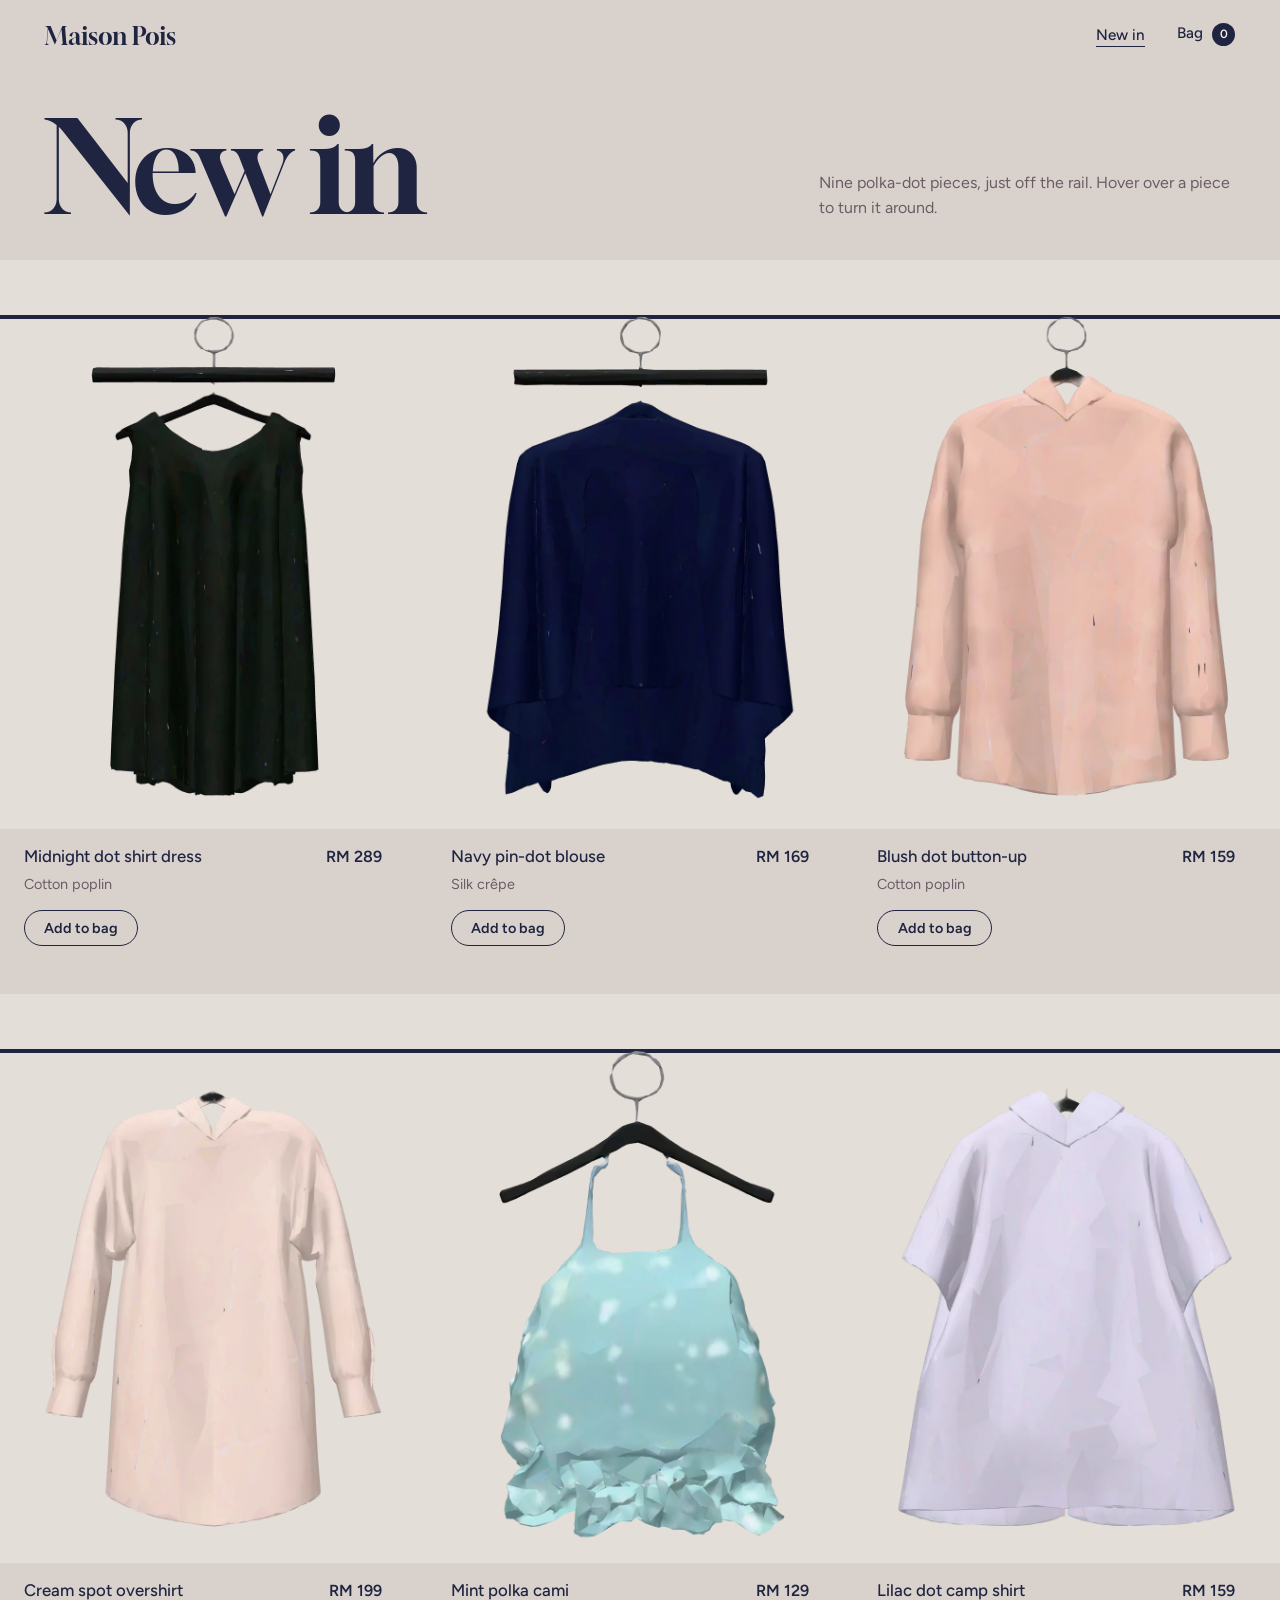
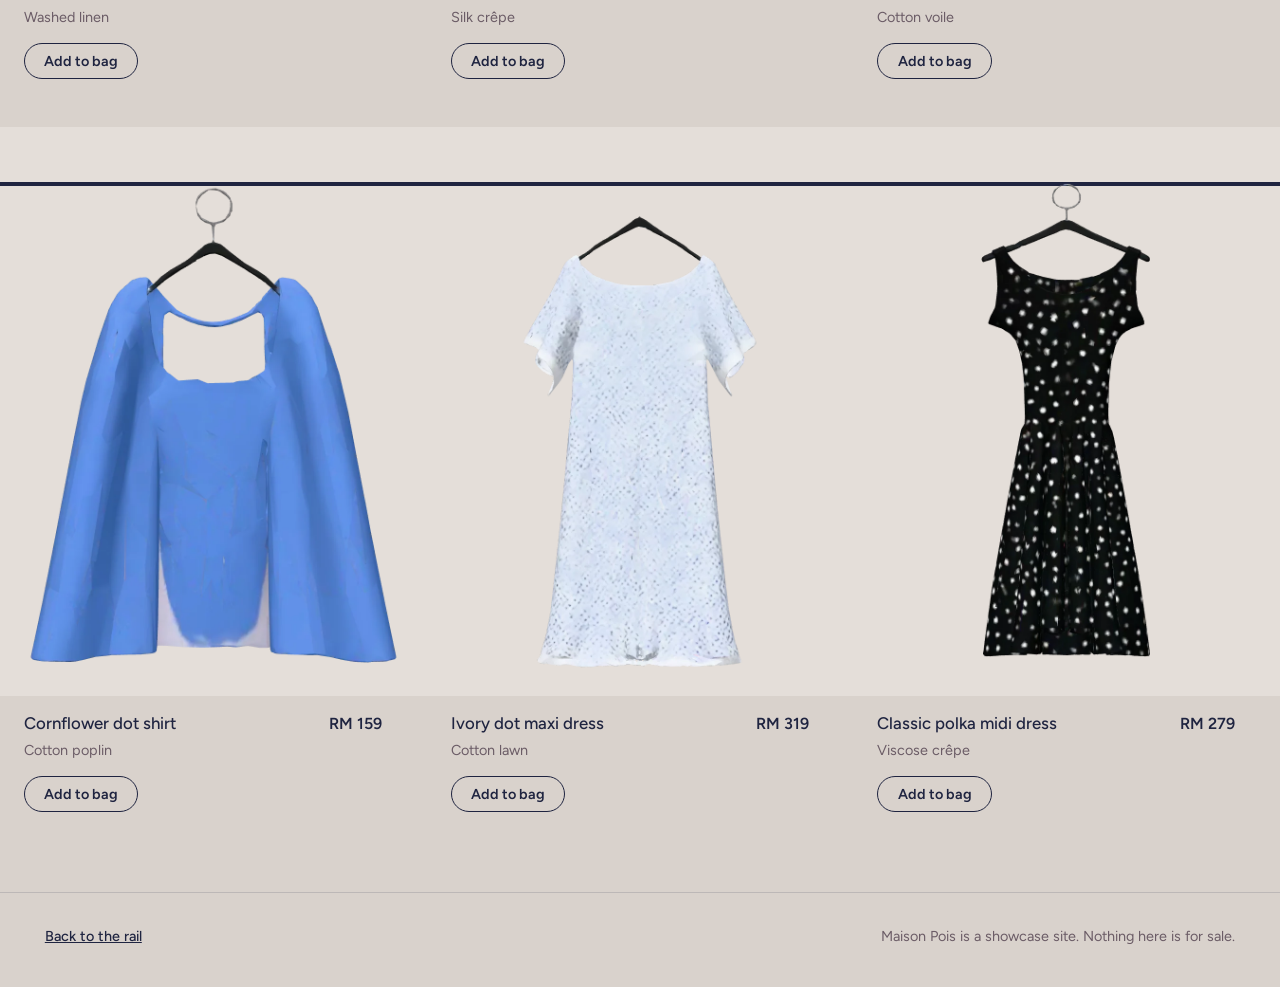
==== new-in.html @ 7cbc3910 "Add New In page with 3D turn on hover and shared bag counter Co-Authored-By: Claude Opus 5.5 <norepl" ====
<!DOCTYPE html>
<html lang="en">
<head>
  <meta charset="utf-8">
  <meta name="viewport" content="width=device-width, initial-scale=1">
  <title>New in — Maison Pois</title>
  <meta name="description" content="New polka-dot dresses, shirts and tops from Maison Pois.">
  <link rel="preconnect" href="https://fonts.googleapis.com">
  <link rel="preconnect" href="https://fonts.gstatic.com" crossorigin>
  <link href="https://fonts.googleapis.com/css2?family=Gloock&family=Figtree:wght@400;500;600&display=swap" rel="stylesheet">
  <link rel="icon" href="data:image/svg+xml,%3Csvg xmlns=%22http://www.w3.org/2000/svg%22 viewBox=%220 0 16 16%22%3E%3Ccircle cx=%228%22 cy=%228%22 r=%227%22 fill=%22%23B3262E%22/%3E%3C/svg%3E">
  <link rel="stylesheet" href="css/style.css">
  <script type="importmap">
    {
      "imports": {
        "three": "./vendor/three/build/three.module.js",
        "three/addons/": "./vendor/three/examples/jsm/"
      }
    }
  </script>
</head>
<body class="page-new-in">
  <header class="nav nav-static">
    <a class="brand" href="index.html">Maison Pois</a>
    <nav aria-label="Main">
      <ul class="nav-links">
        <li><a href="new-in.html" aria-current="page">New in</a></li>
      </ul>
    </nav>
    <a class="bag" href="#" aria-label="Bag, 0 items">Bag <span class="bag-count">0</span></a>
  </header>

  <main class="new-in">
    <div class="new-in-head">
      <h1>New in</h1>
      <p>Nine polka-dot pieces, just off the rail. <span class="hint-pointer">Hover over a piece to turn it around.</span><span class="hint-touch">Tap a piece to turn it around.</span></p>
    </div>

    <ul class="products" id="products" aria-label="New in products"></ul>
    <p class="visually-hidden" id="bag-status" role="status"></p>
  </main>

  <footer class="foot">
    <a href="index.html">Back to the rail</a>
    <p>Maison Pois is a showcase site. Nothing here is for sale.</p>
  </footer>

  <script type="module" src="js/new-in.js"></script>
</body>
</html>
---- css/style.css ----
/* Maison Pois — hero
   Palette
   --blush   #D9D2CC  wall colour, the page ground
   --chalk   #FBF3F0  oversized headline sitting behind the rack
   --ink     #1F2440  text and outlines
   --cherry  #B3262E  call to action and the dot motif
   --dusk    #6B5C66  secondary text
*/
:root {
  --blush: #D9D2CC;
  --chalk: #FBF3F0;
  --ink: #1F2440;
  --cherry: #B3262E;
  --dusk: #6B5C66;
  --display: "Gloock", "Times New Roman", serif;
  --body: "Figtree", system-ui, sans-serif;
  --pad: clamp(1.25rem, 3.5vw, 3rem);
}

*, *::before, *::after { box-sizing: border-box; }
html, body { margin: 0; }
body {
  background: var(--blush);
  color: var(--ink);
  font: 400 1rem/1.55 var(--body);
  -webkit-font-smoothing: antialiased;
}
a { color: inherit; }
:focus-visible { outline: 2px solid var(--cherry); outline-offset: 4px; border-radius: 2px; }

/* Navigation */
.nav {
  position: absolute; inset: 0 0 auto 0; z-index: 5;
  display: flex; align-items: center; gap: 2rem;
  padding: 1.4rem var(--pad);
}
.brand {
  font: 400 1.5rem/1 var(--display);
  text-decoration: none;
  margin-right: auto;
}
.nav-links { display: flex; gap: 1.75rem; list-style: none; margin: 0; padding: 0; }
.nav-links a, .bag {
  font-size: .95rem; font-weight: 500; text-decoration: none;
  padding-bottom: 2px; border-bottom: 1px solid transparent;
}
.nav-links a:hover, .bag:hover { border-color: currentColor; }
.bag-count {
  display: inline-grid; place-items: center;
  width: 1.45rem; height: 1.45rem; margin-left: .3rem;
  border-radius: 50%; background: var(--ink); color: var(--chalk);
  font-size: .75rem; font-weight: 600;
}

/* Hero */
.hero {
  position: relative;
  min-height: 100svh;
  overflow: hidden;
  display: grid;
  grid-template-columns: 1fr auto;
  grid-template-rows: 1fr auto;
  padding: 6rem var(--pad) 2rem;
}

/* The headline sits behind the rack, set so large it reads as the wall. */
.hero-title {
  position: absolute; inset: 0;
  display: flex; flex-direction: column; justify-content: center;
  margin: 0; padding: 0 var(--pad);
  font: 400 clamp(5rem, 17vw, 17.5rem)/.82 var(--display);
  letter-spacing: -.035em;
  color: var(--chalk);
  pointer-events: none;
  user-select: none;
}
.hero-title .line-2 { align-self: flex-end; }

.stage {
  position: absolute; inset: 4.5rem 0 0 0;
  z-index: 2;
}
#rack {
  display: block; width: 100%; height: 100%;
  touch-action: pan-y;
  opacity: 0;
  transition: opacity .9s ease;
}
#rack.is-ready { opacity: 1; }
.stage-status {
  position: absolute; left: 50%; top: 50%; translate: -50% -50%;
  margin: 0; color: var(--dusk); font-size: .95rem;
}
.stage-status:empty { display: none; }

.hero-copy {
  position: relative; z-index: 3;
  grid-row: 2; grid-column: 1;
  max-width: 24rem;
}
.hero-copy p { margin: 0 0 1.25rem; font-size: 1.05rem; color: var(--ink); }
.cta {
  display: inline-block;
  padding: .85rem 1.6rem;
  background: var(--cherry); color: var(--chalk);
  border-radius: 999px;
  font-weight: 600; text-decoration: none;
  transition: background-color .2s ease;
}
.cta:hover { background: var(--ink); }

.hint {
  position: relative; z-index: 3;
  grid-row: 2; grid-column: 2; align-self: end;
  display: flex; align-items: center; gap: .6rem;
  margin: 0; font-size: .9rem; color: var(--dusk);
  transition: opacity .6s ease;
}
.hint.is-done { opacity: 0; }
.hint-dot {
  width: .6rem; height: .6rem; border-radius: 50%;
  background: var(--cherry);
  animation: nudge 1.6s ease-in-out infinite;
}
@keyframes nudge { 50% { transform: translateX(.5rem); } }
.hint-touch { display: none; }
@media (hover: none) {
  .hint-pointer { display: none; }
  .hint-touch { display: inline; }
}

/* Small screens: headline above, rack in the middle, copy below. */
@media (max-width: 720px) {
  .hero {
    grid-template-columns: 1fr;
    grid-template-rows: auto 1fr auto auto;
    padding-top: 5rem;
  }
  .hero-title {
    font-size: clamp(3.6rem, 19vw, 6rem);
    justify-content: flex-start;
    padding-top: 5.5rem;
    color: var(--ink);   /* not behind the rack here, so it needs full contrast */
  }
  .stage { inset: 10rem 0 9rem 0; }
  .hero-copy { grid-row: 3; }
  .hint { grid-row: 4; grid-column: 1; margin-top: 1rem; }
}

@media (prefers-reduced-motion: reduce) {
  .hint-dot { animation: none; }
  #rack { transition: none; }
}

/* ------------------------------------------------------------------------
   Shared bits added with the New In page
*/
.visually-hidden {
  position: absolute; width: 1px; height: 1px; overflow: hidden;
  clip-path: inset(50%); white-space: nowrap;
}
.nav-links a[aria-current="page"] { border-color: currentColor; }
.bag-count.is-bumped { animation: bump .45s ease; }
@keyframes bump { 40% { transform: scale(1.35); background: var(--cherry); } }

/* ------------------------------------------------------------------------
   New In page
   Each row of products shares one continuous rail: the tiles touch, and a
   dark bar runs through all of them at the height of the hanger hooks.
*/
.nav-static { position: relative; }

.new-in { padding: 1rem 0 5rem; }
.new-in-head {
  display: flex; flex-wrap: wrap; align-items: flex-end; justify-content: space-between;
  gap: 1rem 3rem;
  padding: 1.5rem var(--pad) 2.5rem;
}
.new-in-head h1 {
  margin: 0;
  font: 400 clamp(3.5rem, 10vw, 9rem)/.85 var(--display);
  letter-spacing: -.03em;
}
.new-in-head p { margin: 0; max-width: 26rem; color: var(--dusk); }

.products {
  list-style: none; margin: 0; padding: 0;
  display: grid;
  grid-template-columns: repeat(3, 1fr);
  row-gap: 3rem;
}
.product { display: flex; flex-direction: column; }

.product-media {
  position: relative;
  aspect-ratio: 3 / 4;
  background: #E4DED9;
  overflow: hidden;
  cursor: grab;
}
.product-media::before {         /* the rail */
  content: ""; position: absolute; left: 0; right: 0; top: 10%;
  height: 4px; translate: 0 -50%;
  background: var(--ink);
}
.product-media img,
.product-3d {
  position: absolute; inset: 0;
  width: 100%; height: 100%;
  transition: opacity .25s ease;
}
.product-media img { object-fit: contain; }
.product-3d { opacity: 0; display: block; }
.product.is-3d .product-3d { opacity: 1; }
.product.is-3d img { opacity: 0; }

.product-info {
  display: grid;
  grid-template-columns: 1fr auto;
  grid-template-areas: "name price" "meta meta" "add add";
  gap: .15rem 1rem;
  padding: 1rem var(--pad) 0 clamp(1rem, 2vw, 1.5rem);
}
.product-name { grid-area: name; margin: 0; font: 500 1.05rem/1.35 var(--body); }
.product-price { grid-area: price; margin: 0; font-weight: 600; }
.product-meta { grid-area: meta; margin: 0; font-size: .9rem; color: var(--dusk); }
.add {
  grid-area: add; justify-self: start;
  margin-top: .8rem;
  padding: .6rem 1.2rem;
  font: 600 .9rem/1 var(--body);
  color: var(--ink); background: transparent;
  border: 1.5px solid var(--ink); border-radius: 999px;
  cursor: pointer;
  transition: background-color .2s ease, color .2s ease, border-color .2s ease;
}
.add:hover { background: var(--ink); color: var(--chalk); }
.add.is-added { background: var(--cherry); border-color: var(--cherry); color: var(--chalk); }

.foot {
  display: flex; flex-wrap: wrap; justify-content: space-between; gap: 1rem;
  padding: 2rem var(--pad) 2.5rem;
  border-top: 1px solid rgba(31, 36, 64, .15);
  font-size: .9rem; color: var(--dusk);
}
.foot p { margin: 0; }
.foot a { color: var(--ink); font-weight: 500; }

@media (max-width: 900px) {
  .products { grid-template-columns: repeat(2, 1fr); }
}
@media (max-width: 720px) {
  .new-in-head { padding-bottom: 1.75rem; }
  .product-info { padding: .8rem 1rem 0; grid-template-areas: "name name" "meta price" "add add"; }
}
@media (prefers-reduced-motion: reduce) {
  .bag-count.is-bumped { animation: none; }
}
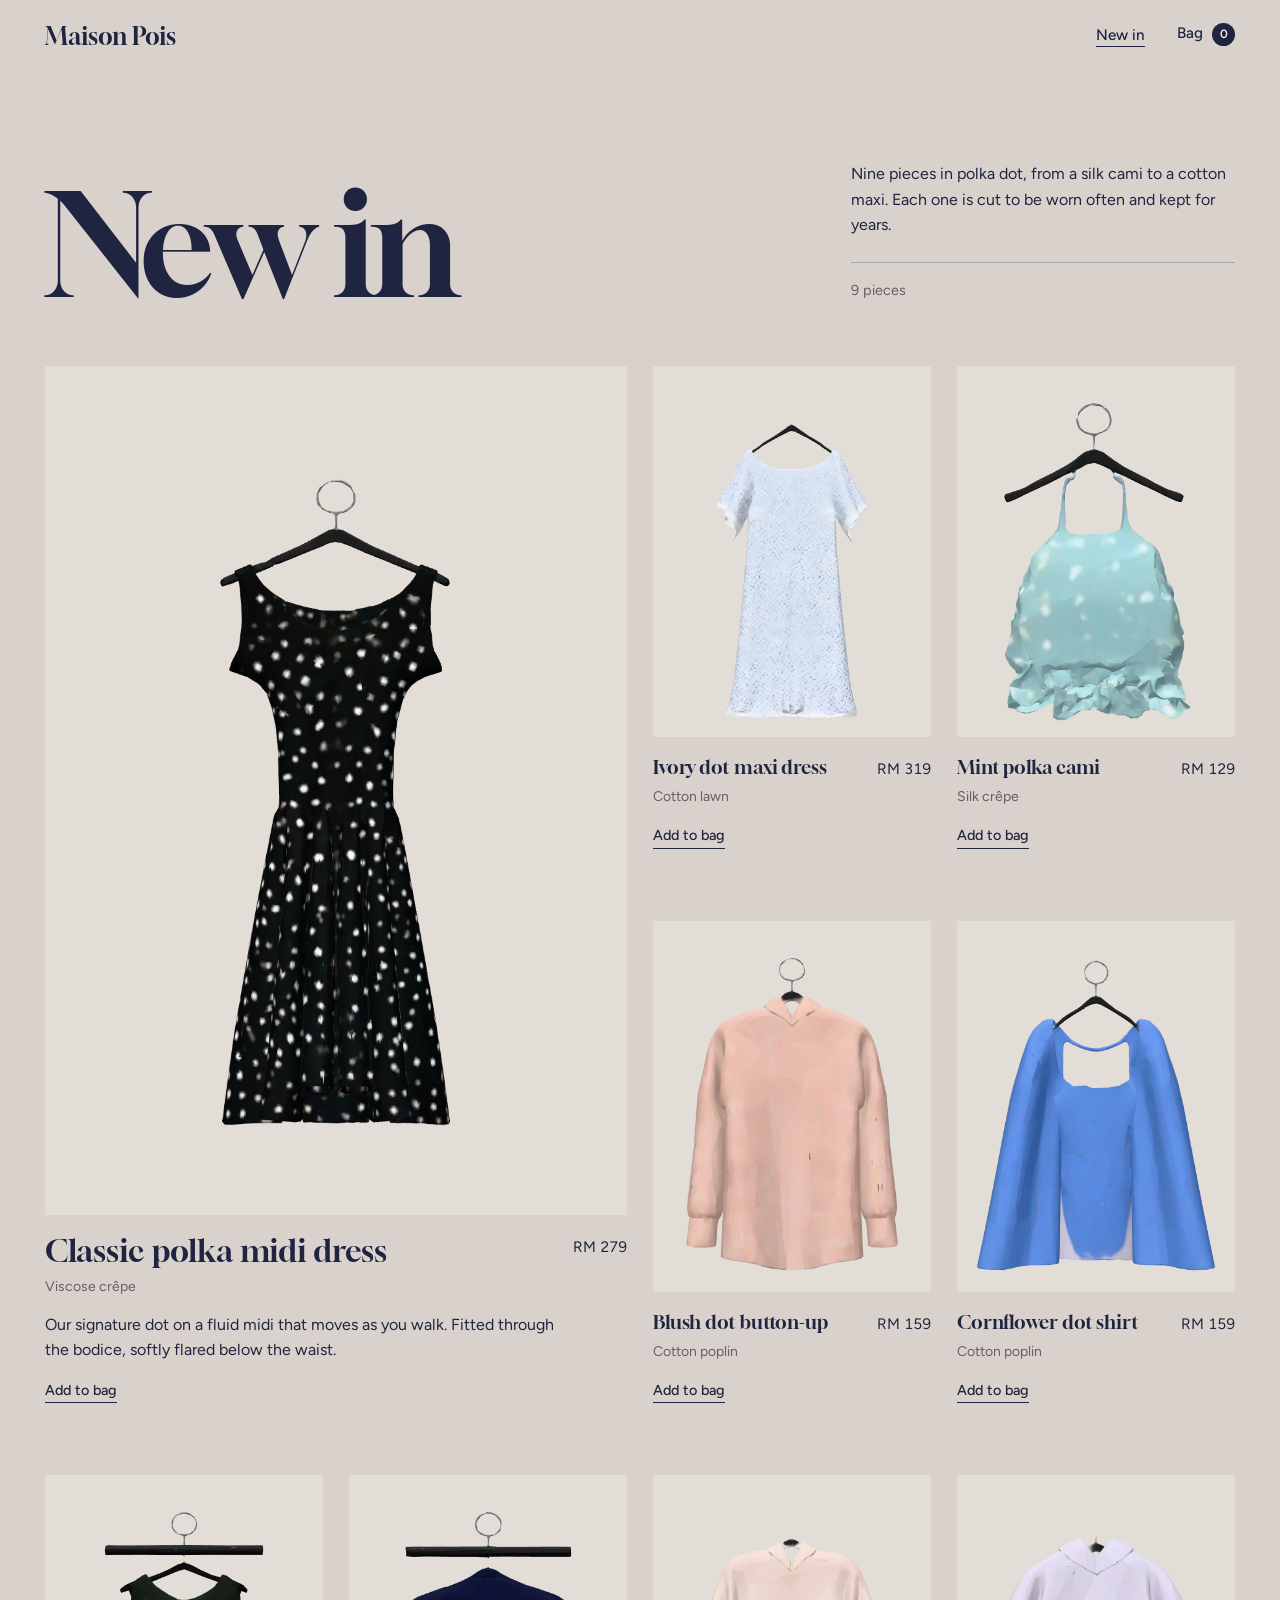
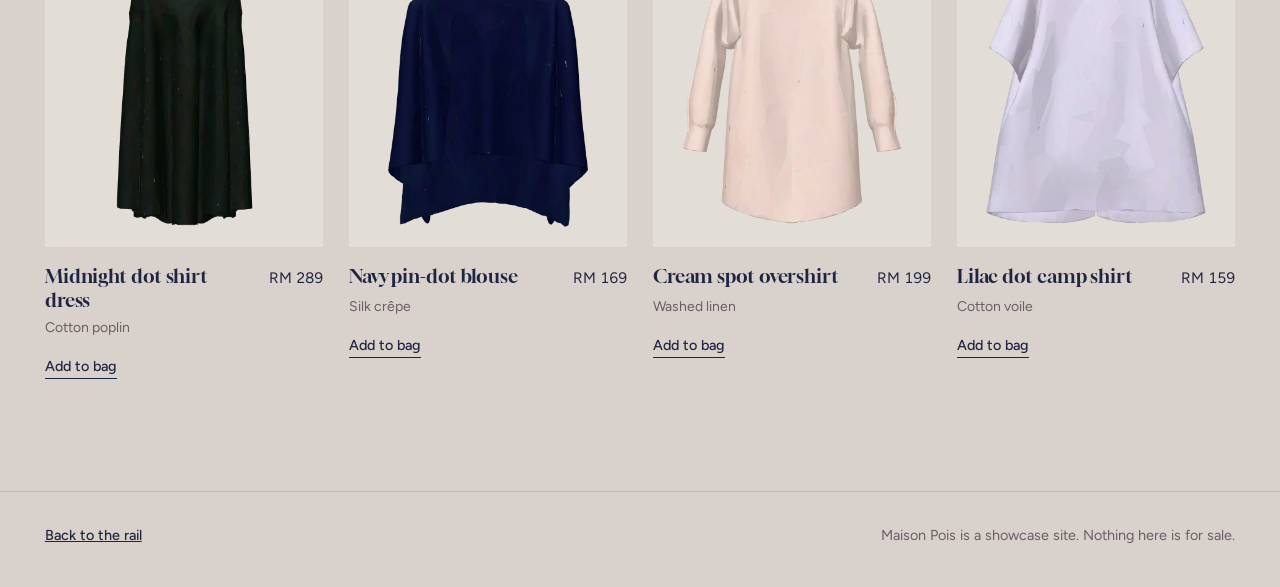
==== commit d45c671e: "Redesign New In page: editorial grid with hover photo swap Co-Authored-By: Claude Opus 5.5 <noreply@" ====
--- a/new-in.html
+++ b/new-in.html
@@ -5,19 +5,11 @@
   <meta name="viewport" content="width=device-width, initial-scale=1">
   <title>New in — Maison Pois</title>
   <meta name="description" content="New polka-dot dresses, shirts and tops from Maison Pois.">
+  <link rel="icon" href="data:image/svg+xml,%3Csvg xmlns=%22http://www.w3.org/2000/svg%22 viewBox=%220 0 16 16%22%3E%3Ccircle cx=%228%22 cy=%228%22 r=%227%22 fill=%22%23B3262E%22/%3E%3C/svg%3E">
   <link rel="preconnect" href="https://fonts.googleapis.com">
   <link rel="preconnect" href="https://fonts.gstatic.com" crossorigin>
   <link href="https://fonts.googleapis.com/css2?family=Gloock&family=Figtree:wght@400;500;600&display=swap" rel="stylesheet">
-  <link rel="icon" href="data:image/svg+xml,%3Csvg xmlns=%22http://www.w3.org/2000/svg%22 viewBox=%220 0 16 16%22%3E%3Ccircle cx=%228%22 cy=%228%22 r=%227%22 fill=%22%23B3262E%22/%3E%3C/svg%3E">
   <link rel="stylesheet" href="css/style.css">
-  <script type="importmap">
-    {
-      "imports": {
-        "three": "./vendor/three/build/three.module.js",
-        "three/addons/": "./vendor/three/examples/jsm/"
-      }
-    }
-  </script>
 </head>
 <body class="page-new-in">
   <header class="nav nav-static">
@@ -31,10 +23,13 @@
   </header>
 
   <main class="new-in">
-    <div class="new-in-head">
+    <header class="new-in-head">
       <h1>New in</h1>
-      <p>Nine polka-dot pieces, just off the rail. <span class="hint-pointer">Hover over a piece to turn it around.</span><span class="hint-touch">Tap a piece to turn it around.</span></p>
-    </div>
+      <div class="new-in-intro">
+        <p>Nine pieces in polka dot, from a silk cami to a cotton maxi. Each one is cut to be worn often and kept for years.</p>
+        <p class="new-in-count">9 pieces</p>
+      </div>
+    </header>
 
     <ul class="products" id="products" aria-label="New in products"></ul>
     <p class="visually-hidden" id="bag-status" role="status"></p>
--- a/css/style.css
+++ b/css/style.css
@@ -165,77 +165,91 @@
 
 /* ------------------------------------------------------------------------
    New In page
-   Each row of products shares one continuous rail: the tiles touch, and a
-   dark bar runs through all of them at the height of the hanger hooks.
+   Editorial grid: one large piece, then a steady rhythm of smaller ones.
+   Quiet tiles, generous space, serif names, understated actions.
 */
 .nav-static { position: relative; }
 
-.new-in { padding: 1rem 0 5rem; }
+.new-in { padding: 0 var(--pad) 7rem; }
 .new-in-head {
-  display: flex; flex-wrap: wrap; align-items: flex-end; justify-content: space-between;
-  gap: 1rem 3rem;
-  padding: 1.5rem var(--pad) 2.5rem;
+  display: grid;
+  grid-template-columns: 1fr minmax(16rem, 24rem);
+  align-items: end;
+  gap: 2rem 4rem;
+  padding: clamp(2.5rem, 7vw, 6rem) 0 clamp(2.5rem, 5vw, 4.5rem);
 }
 .new-in-head h1 {
   margin: 0;
-  font: 400 clamp(3.5rem, 10vw, 9rem)/.85 var(--display);
-  letter-spacing: -.03em;
-}
-.new-in-head p { margin: 0; max-width: 26rem; color: var(--dusk); }
+  font: 400 clamp(3.75rem, 11vw, 10rem)/.82 var(--display);
+  letter-spacing: -.035em;
+}
+.new-in-intro p { margin: 0; color: var(--ink); line-height: 1.6; }
+.new-in-intro .new-in-count {
+  margin-top: 1.5rem; padding-top: 1rem;
+  border-top: 1px solid rgba(31, 36, 64, .25);
+  font-size: .9rem; color: var(--dusk);
+}
 
 .products {
   list-style: none; margin: 0; padding: 0;
   display: grid;
-  grid-template-columns: repeat(3, 1fr);
-  row-gap: 3rem;
-}
-.product { display: flex; flex-direction: column; }
+  grid-template-columns: repeat(4, 1fr);
+  gap: 4.5rem clamp(1rem, 2vw, 1.75rem);
+}
+.product { display: flex; flex-direction: column; min-width: 0; }
+.product-feature { grid-column: span 2; grid-row: span 2; }
 
 .product-media {
   position: relative;
   aspect-ratio: 3 / 4;
-  background: #E4DED9;
+  background: #E3DDD7;
   overflow: hidden;
-  cursor: grab;
-}
-.product-media::before {         /* the rail */
-  content: ""; position: absolute; left: 0; right: 0; top: 10%;
-  height: 4px; translate: 0 -50%;
-  background: var(--ink);
-}
-.product-media img,
-.product-3d {
+}
+.product-feature .product-media { aspect-ratio: auto; flex: 1; min-height: 32rem; }
+.product-media img {
   position: absolute; inset: 0;
   width: 100%; height: 100%;
-  transition: opacity .25s ease;
-}
-.product-media img { object-fit: contain; }
-.product-3d { opacity: 0; display: block; }
-.product.is-3d .product-3d { opacity: 1; }
-.product.is-3d img { opacity: 0; }
+  object-fit: contain;
+  transition: opacity .7s ease, transform 1.4s cubic-bezier(.2, .7, .2, 1);
+}
+.product-feature .product-media img { object-fit: contain; }
+.img-turn { opacity: 0; }
+.product-media:hover .img-front,
+.product-media.is-turned .img-front { opacity: 0; }
+.product-media:hover .img-turn,
+.product-media.is-turned .img-turn { opacity: 1; }
+.product-media:hover img { transform: scale(1.025); }
 
 .product-info {
   display: grid;
   grid-template-columns: 1fr auto;
-  grid-template-areas: "name price" "meta meta" "add add";
-  gap: .15rem 1rem;
-  padding: 1rem var(--pad) 0 clamp(1rem, 2vw, 1.5rem);
-}
-.product-name { grid-area: name; margin: 0; font: 500 1.05rem/1.35 var(--body); }
-.product-price { grid-area: price; margin: 0; font-weight: 600; }
-.product-meta { grid-area: meta; margin: 0; font-size: .9rem; color: var(--dusk); }
+  grid-template-areas: "name price" "meta meta" "story story" "add add";
+  column-gap: 1rem;
+  padding-top: 1.1rem;
+}
+.product-name {
+  grid-area: name; margin: 0;
+  font: 400 1.2rem/1.25 var(--display);
+  letter-spacing: -.005em;
+}
+.product-feature .product-name { font-size: clamp(1.5rem, 2.4vw, 2rem); }
+.product-price {
+  grid-area: price; margin: 0; padding-top: .2rem;
+  font-size: .95rem; font-variant-numeric: tabular-nums;
+}
+.product-meta { grid-area: meta; margin: .3rem 0 0; font-size: .875rem; color: var(--dusk); }
+.product-story { grid-area: story; margin: .9rem 0 0; max-width: 32rem; line-height: 1.6; }
 .add {
   grid-area: add; justify-self: start;
-  margin-top: .8rem;
-  padding: .6rem 1.2rem;
-  font: 600 .9rem/1 var(--body);
-  color: var(--ink); background: transparent;
-  border: 1.5px solid var(--ink); border-radius: 999px;
+  margin-top: 1rem; padding: .2rem 0;
+  font: 500 .9rem/1.2 var(--body);
+  color: var(--ink); background: none; border: 0;
+  border-bottom: 1px solid currentColor;
   cursor: pointer;
-  transition: background-color .2s ease, color .2s ease, border-color .2s ease;
-}
-.add:hover { background: var(--ink); color: var(--chalk); }
-.add.is-added { background: var(--cherry); border-color: var(--cherry); color: var(--chalk); }
+  transition: color .25s ease;
+}
+.add:hover { color: var(--cherry); }
+.add.is-added { color: var(--cherry); border-color: transparent; }
 
 .foot {
   display: flex; flex-wrap: wrap; justify-content: space-between; gap: 1rem;
@@ -246,13 +260,20 @@
 .foot p { margin: 0; }
 .foot a { color: var(--ink); font-weight: 500; }
 
-@media (max-width: 900px) {
+@media (max-width: 1000px) {
   .products { grid-template-columns: repeat(2, 1fr); }
+  .product-feature { grid-row: span 1; }
+  .product-feature .product-media { aspect-ratio: 4 / 3; flex: none; min-height: 0; }
 }
 @media (max-width: 720px) {
-  .new-in-head { padding-bottom: 1.75rem; }
-  .product-info { padding: .8rem 1rem 0; grid-template-areas: "name name" "meta price" "add add"; }
+  .new-in-head { grid-template-columns: 1fr; }
+  .products { row-gap: 3rem; }
+  .product-feature .product-media { aspect-ratio: 3 / 4; }
+  .product-info { grid-template-areas: "name name" "meta meta" "price price" "story story" "add add"; }
+  .product-price { padding-top: .35rem; }
 }
 @media (prefers-reduced-motion: reduce) {
   .bag-count.is-bumped { animation: none; }
-}
+  .product-media img { transition: none; }
+  .product-media:hover img { transform: none; }
+}
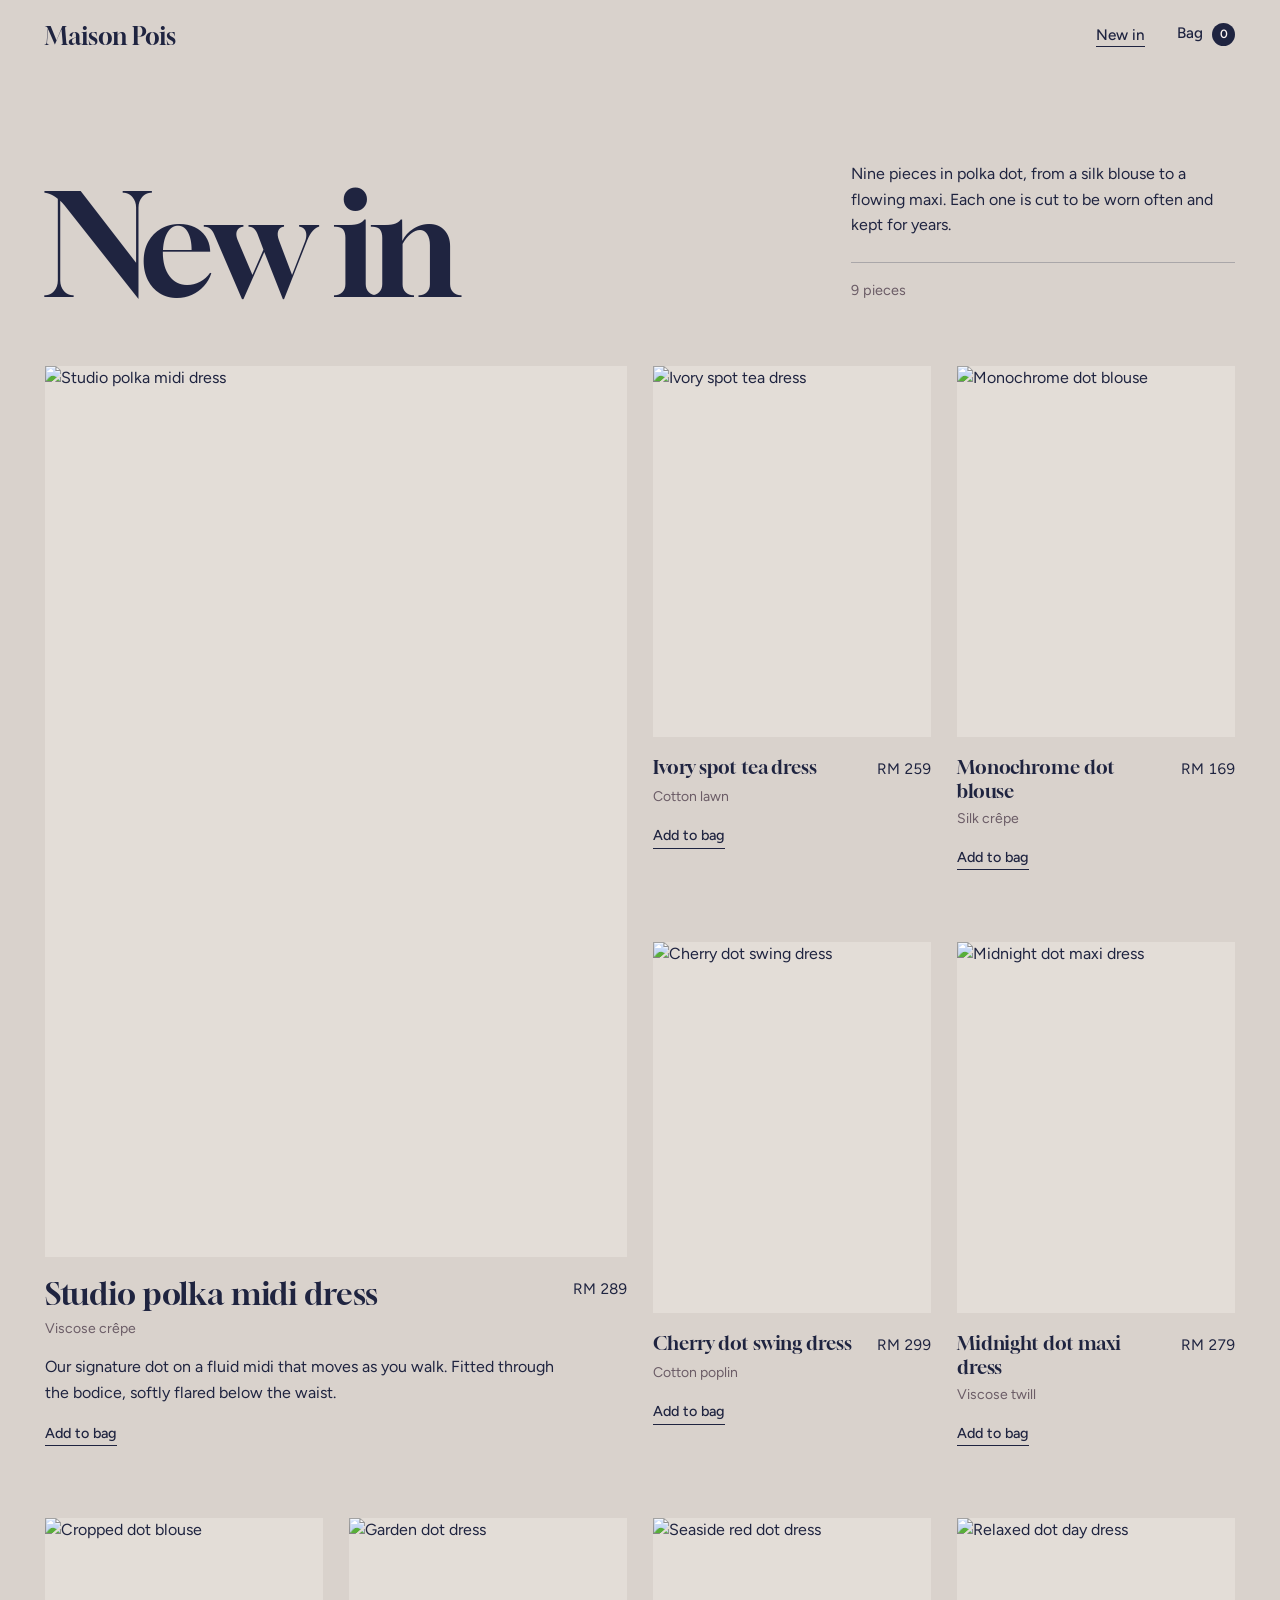
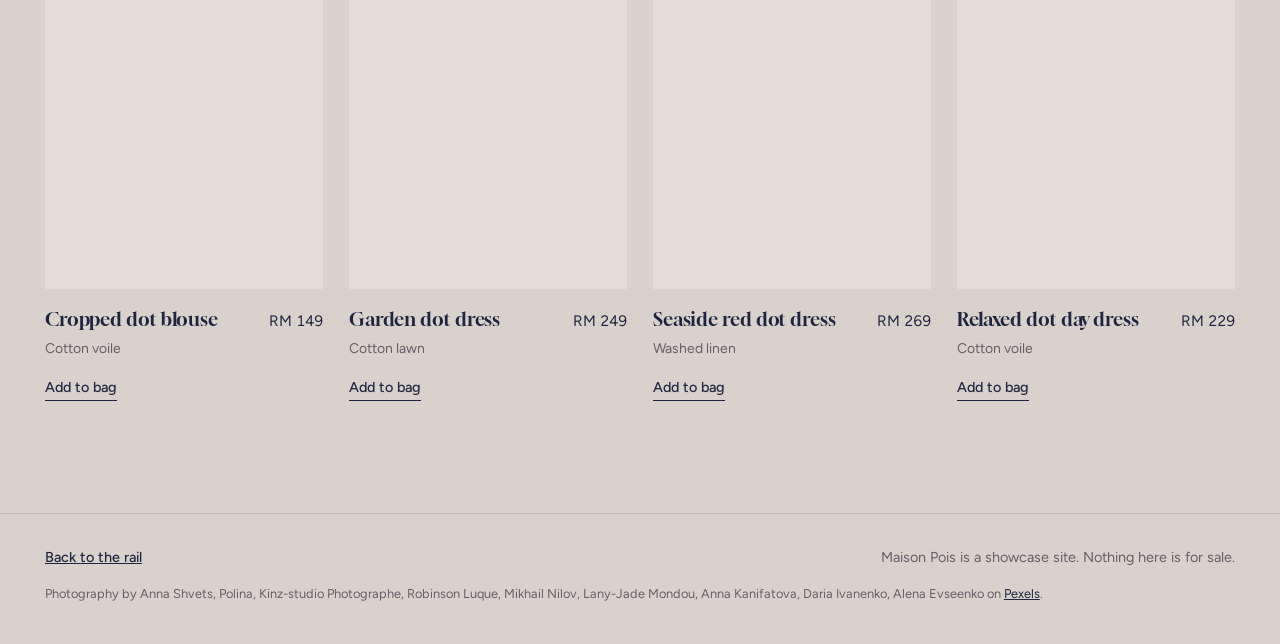
==== commit 3893295e: "New In: use Pexels stock photography with credits Co-Authored-By: Claude Opus 5.5 <noreply@anthropic" ====
--- a/new-in.html
+++ b/new-in.html
@@ -26,7 +26,7 @@
     <header class="new-in-head">
       <h1>New in</h1>
       <div class="new-in-intro">
-        <p>Nine pieces in polka dot, from a silk cami to a cotton maxi. Each one is cut to be worn often and kept for years.</p>
+        <p>Nine pieces in polka dot, from a silk blouse to a flowing maxi. Each one is cut to be worn often and kept for years.</p>
         <p class="new-in-count">9 pieces</p>
       </div>
     </header>
@@ -38,6 +38,7 @@
   <footer class="foot">
     <a href="index.html">Back to the rail</a>
     <p>Maison Pois is a showcase site. Nothing here is for sale.</p>
+    <p class="foot-credits" id="photo-credits"></p>
   </footer>
 
   <script type="module" src="js/new-in.js"></script>
--- a/css/style.css
+++ b/css/style.css
@@ -209,10 +209,10 @@
 .product-media img {
   position: absolute; inset: 0;
   width: 100%; height: 100%;
-  object-fit: contain;
+  object-fit: cover;
+  object-position: center 30%;
   transition: opacity .7s ease, transform 1.4s cubic-bezier(.2, .7, .2, 1);
 }
-.product-feature .product-media img { object-fit: contain; }
 .img-turn { opacity: 0; }
 .product-media:hover .img-front,
 .product-media.is-turned .img-front { opacity: 0; }
@@ -259,6 +259,8 @@
 }
 .foot p { margin: 0; }
 .foot a { color: var(--ink); font-weight: 500; }
+.foot-credits { flex-basis: 100%; font-size: .8rem; }
+.foot-credits a { font-weight: 400; }
 
 @media (max-width: 1000px) {
   .products { grid-template-columns: repeat(2, 1fr); }
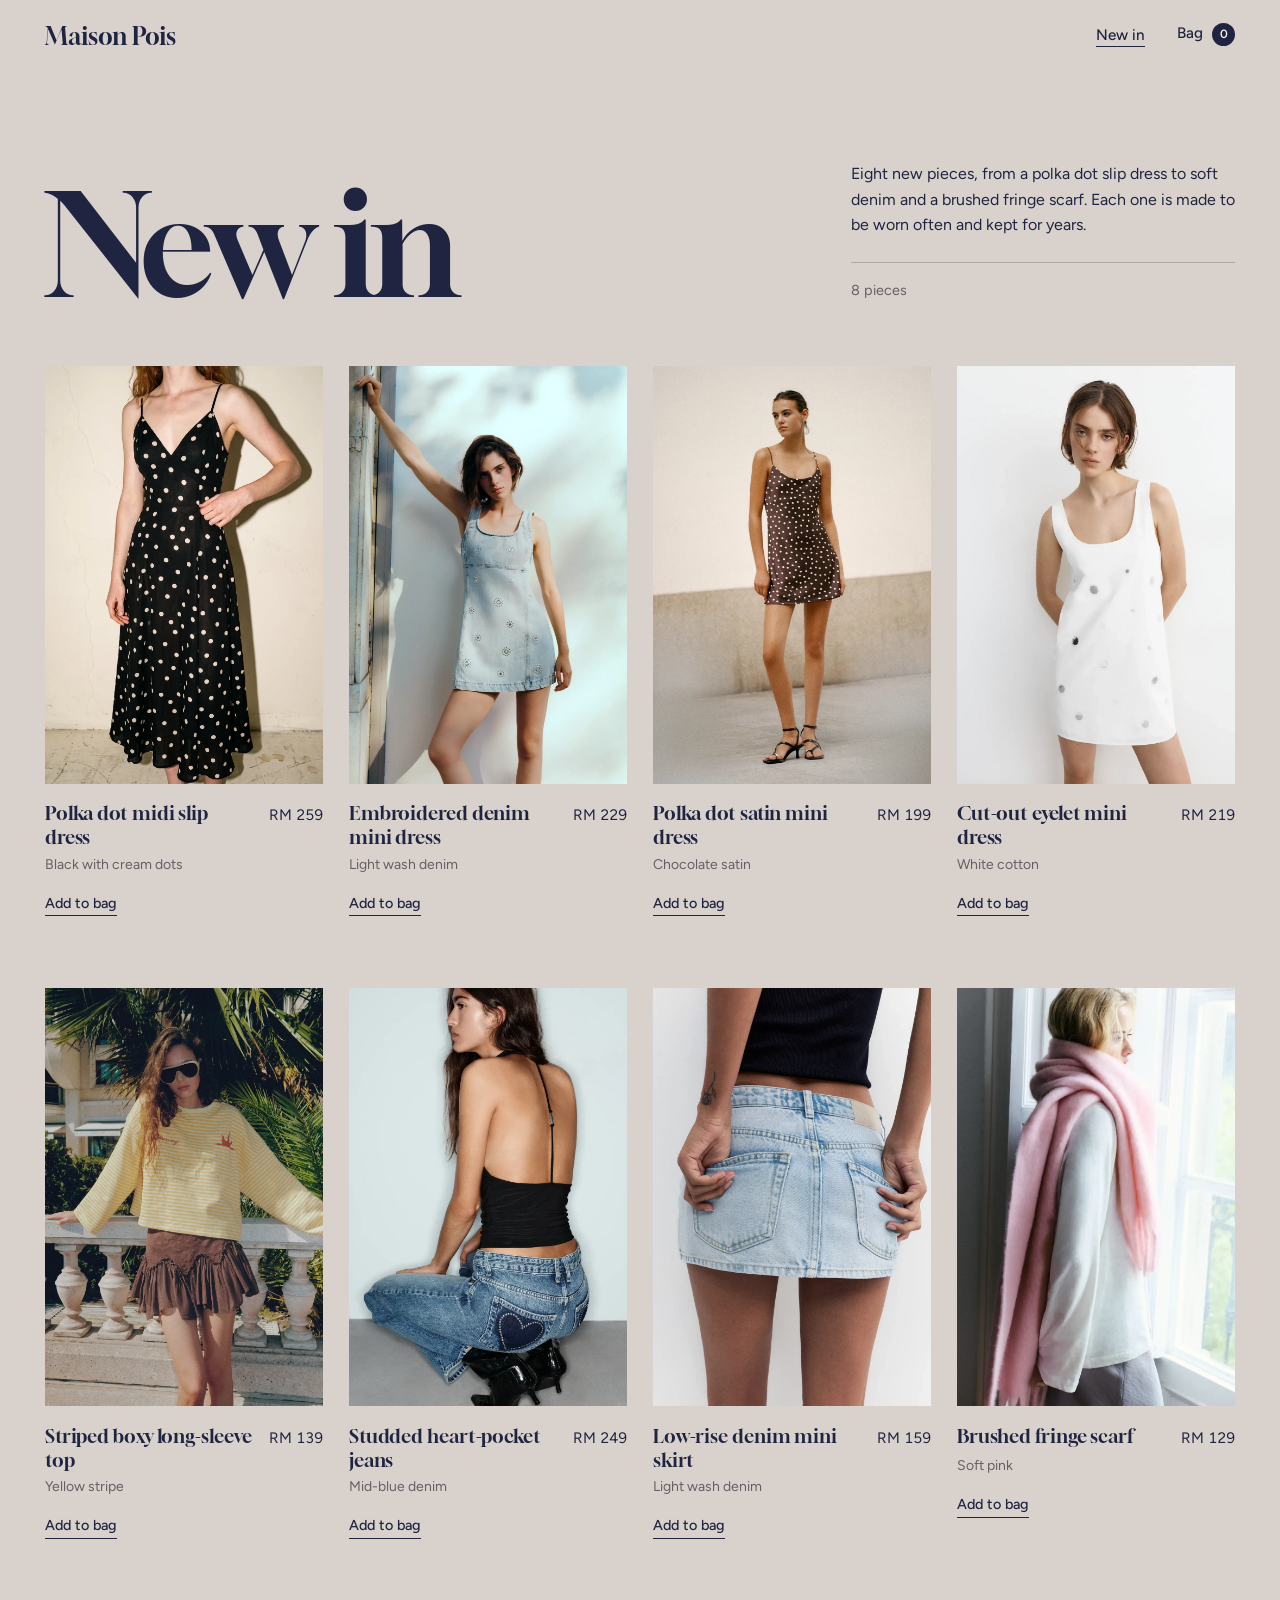
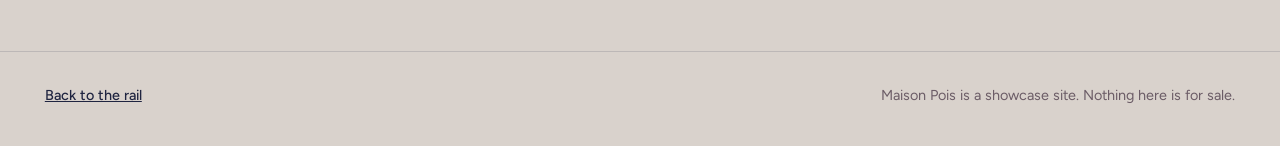
==== commit 67e391de: "New In: replace products with 8 new pieces and photos Co-Authored-By: Claude Opus 5.5 <noreply@anthr" ====
--- a/new-in.html
+++ b/new-in.html
@@ -9,7 +9,7 @@
   <link rel="preconnect" href="https://fonts.googleapis.com">
   <link rel="preconnect" href="https://fonts.gstatic.com" crossorigin>
   <link href="https://fonts.googleapis.com/css2?family=Gloock&family=Figtree:wght@400;500;600&display=swap" rel="stylesheet">
-  <link rel="stylesheet" href="css/style.css">
+  <link rel="stylesheet" href="css/style.css?v=5">
 </head>
 <body class="page-new-in">
   <header class="nav nav-static">
@@ -26,8 +26,8 @@
     <header class="new-in-head">
       <h1>New in</h1>
       <div class="new-in-intro">
-        <p>Nine pieces in polka dot, from a silk blouse to a flowing maxi. Each one is cut to be worn often and kept for years.</p>
-        <p class="new-in-count">9 pieces</p>
+        <p>Eight new pieces, from a polka dot slip dress to soft denim and a brushed fringe scarf. Each one is made to be worn often and kept for years.</p>
+        <p class="new-in-count">8 pieces</p>
       </div>
     </header>
 
@@ -38,9 +38,8 @@
   <footer class="foot">
     <a href="index.html">Back to the rail</a>
     <p>Maison Pois is a showcase site. Nothing here is for sale.</p>
-    <p class="foot-credits" id="photo-credits"></p>
   </footer>
 
-  <script type="module" src="js/new-in.js"></script>
+  <script type="module" src="js/new-in.js?v=5"></script>
 </body>
 </html>
--- a/css/style.css
+++ b/css/style.css
@@ -165,7 +165,7 @@
 
 /* ------------------------------------------------------------------------
    New In page
-   Editorial grid: one large piece, then a steady rhythm of smaller ones.
+   Editorial grid of full-length photos in an even rhythm.
    Quiet tiles, generous space, serif names, understated actions.
 */
 .nav-static { position: relative; }
@@ -197,33 +197,26 @@
   gap: 4.5rem clamp(1rem, 2vw, 1.75rem);
 }
 .product { display: flex; flex-direction: column; min-width: 0; }
-.product-feature { grid-column: span 2; grid-row: span 2; }
 
 .product-media {
   position: relative;
-  aspect-ratio: 3 / 4;
+  aspect-ratio: 2 / 3;
   background: #E3DDD7;
   overflow: hidden;
 }
-.product-feature .product-media { aspect-ratio: auto; flex: 1; min-height: 32rem; }
 .product-media img {
   position: absolute; inset: 0;
   width: 100%; height: 100%;
   object-fit: cover;
-  object-position: center 30%;
+  object-position: center;
   transition: opacity .7s ease, transform 1.4s cubic-bezier(.2, .7, .2, 1);
 }
-.img-turn { opacity: 0; }
-.product-media:hover .img-front,
-.product-media.is-turned .img-front { opacity: 0; }
-.product-media:hover .img-turn,
-.product-media.is-turned .img-turn { opacity: 1; }
 .product-media:hover img { transform: scale(1.025); }
 
 .product-info {
   display: grid;
   grid-template-columns: 1fr auto;
-  grid-template-areas: "name price" "meta meta" "story story" "add add";
+  grid-template-areas: "name price" "meta meta" "add add";
   column-gap: 1rem;
   padding-top: 1.1rem;
 }
@@ -232,13 +225,11 @@
   font: 400 1.2rem/1.25 var(--display);
   letter-spacing: -.005em;
 }
-.product-feature .product-name { font-size: clamp(1.5rem, 2.4vw, 2rem); }
 .product-price {
   grid-area: price; margin: 0; padding-top: .2rem;
   font-size: .95rem; font-variant-numeric: tabular-nums;
 }
 .product-meta { grid-area: meta; margin: .3rem 0 0; font-size: .875rem; color: var(--dusk); }
-.product-story { grid-area: story; margin: .9rem 0 0; max-width: 32rem; line-height: 1.6; }
 .add {
   grid-area: add; justify-self: start;
   margin-top: 1rem; padding: .2rem 0;
@@ -259,19 +250,14 @@
 }
 .foot p { margin: 0; }
 .foot a { color: var(--ink); font-weight: 500; }
-.foot-credits { flex-basis: 100%; font-size: .8rem; }
-.foot-credits a { font-weight: 400; }
 
 @media (max-width: 1000px) {
   .products { grid-template-columns: repeat(2, 1fr); }
-  .product-feature { grid-row: span 1; }
-  .product-feature .product-media { aspect-ratio: 4 / 3; flex: none; min-height: 0; }
 }
 @media (max-width: 720px) {
   .new-in-head { grid-template-columns: 1fr; }
   .products { row-gap: 3rem; }
-  .product-feature .product-media { aspect-ratio: 3 / 4; }
-  .product-info { grid-template-areas: "name name" "meta meta" "price price" "story story" "add add"; }
+  .product-info { grid-template-areas: "name name" "meta meta" "price price" "add add"; }
   .product-price { padding-top: .35rem; }
 }
 @media (prefers-reduced-motion: reduce) {
